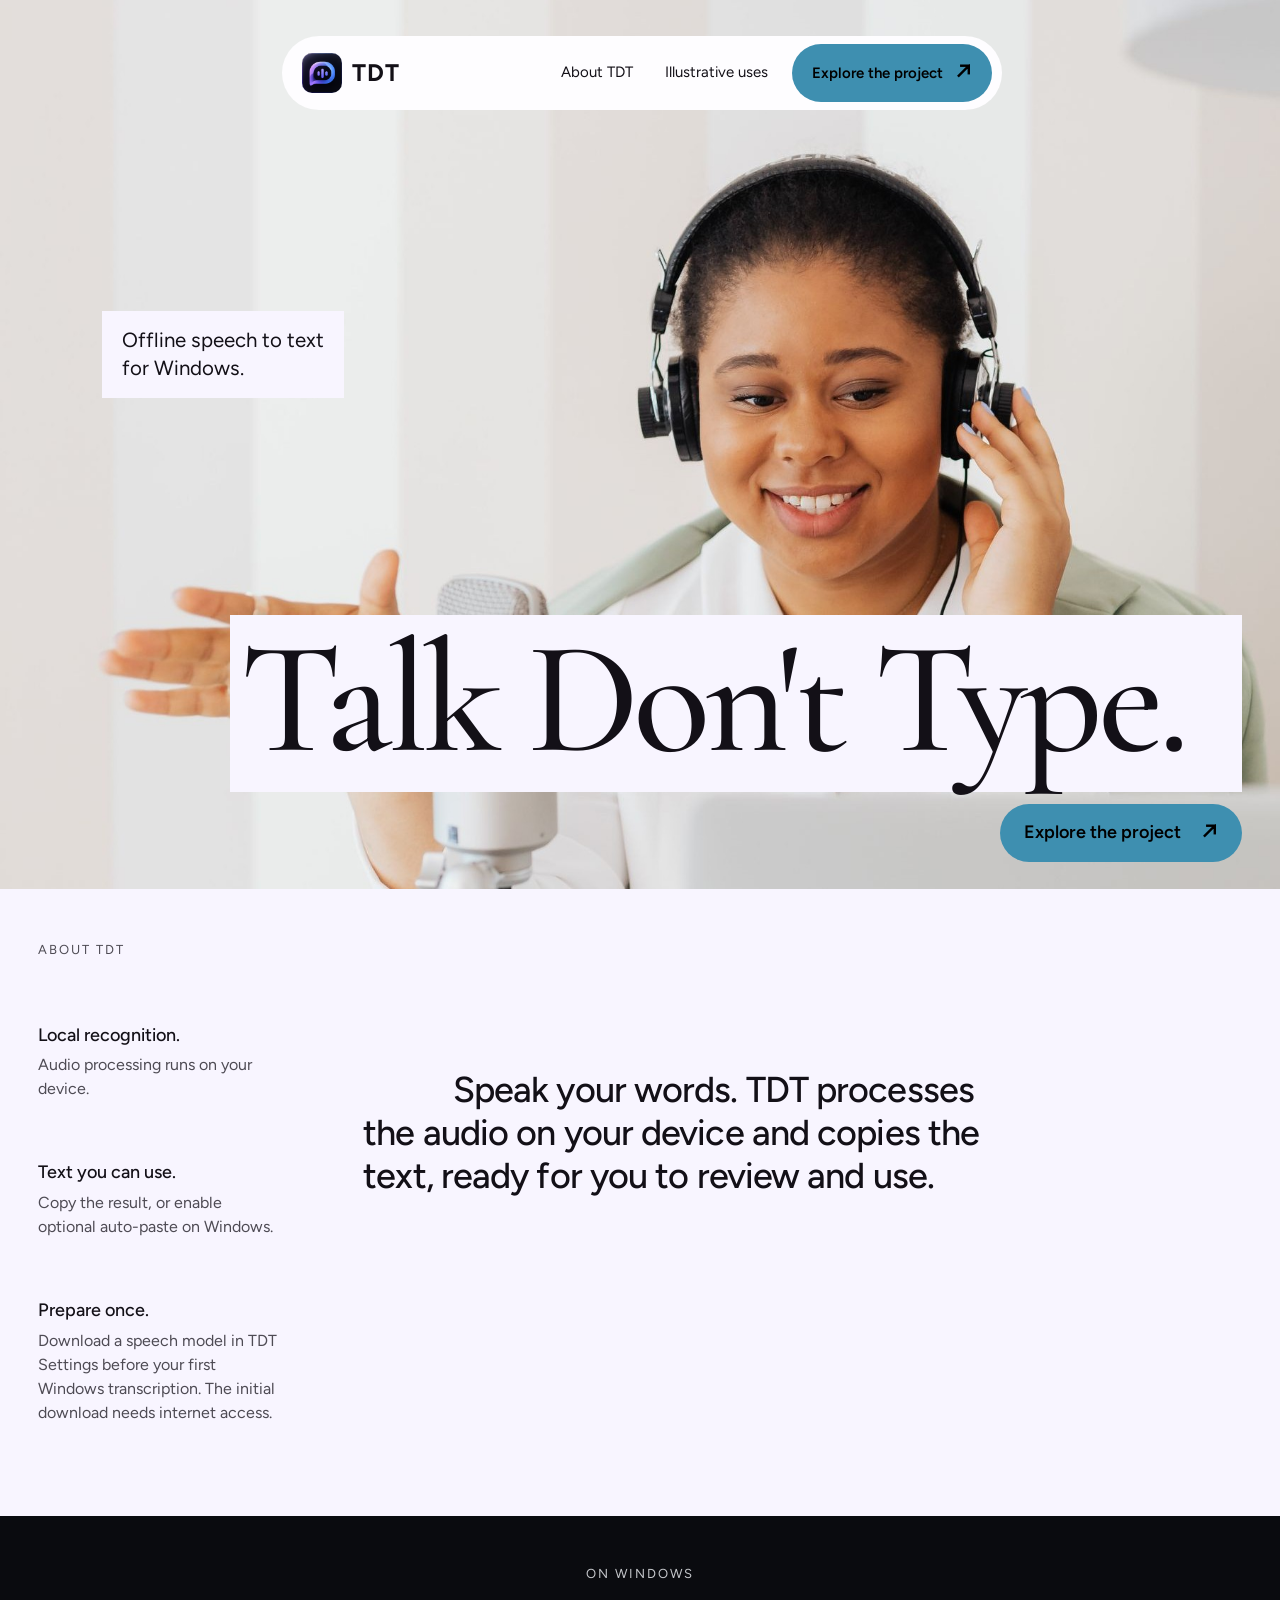
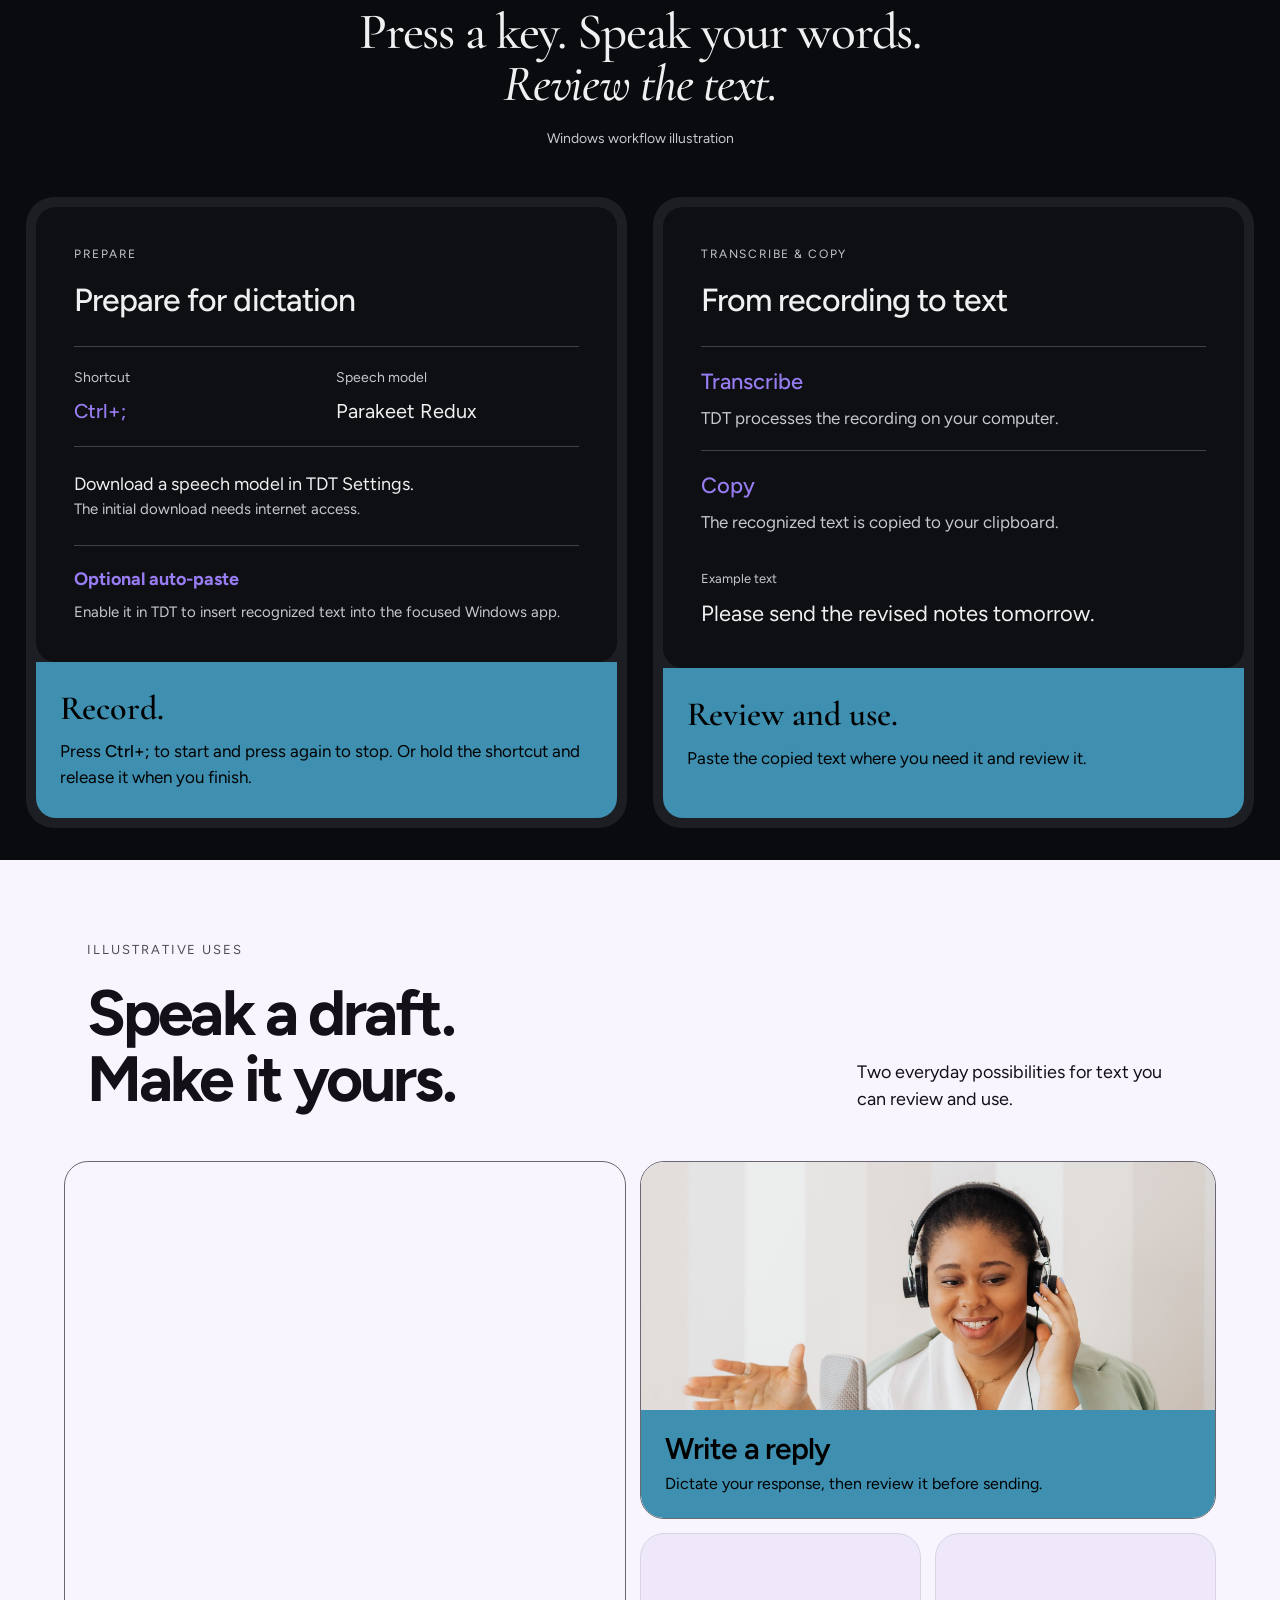
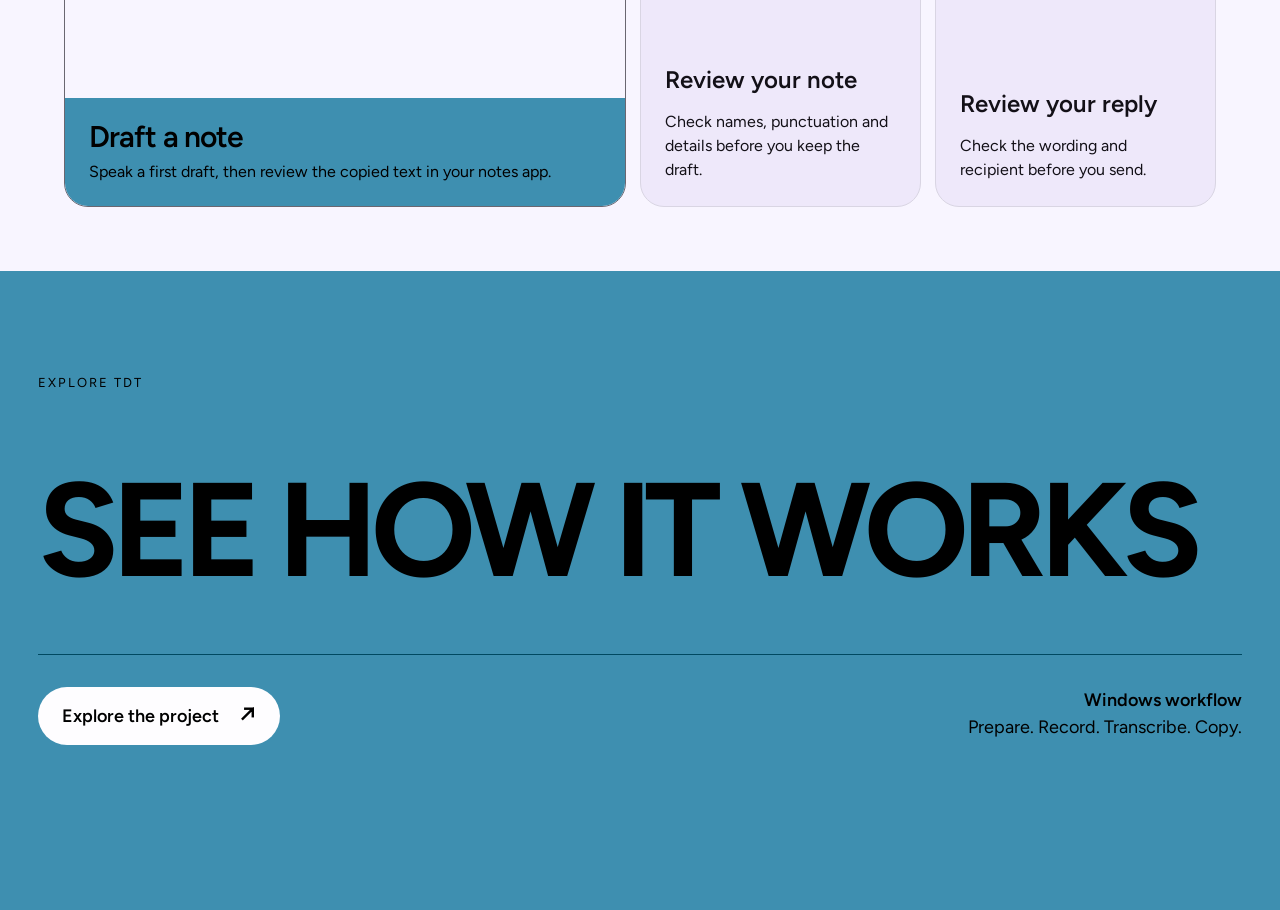
==== site/index.html @ 413fcd5a "Release 0.3.0: one setup file, Prism-style updates, and a cleaner settings panel [skip ci] - TDT-Set" ====
﻿<!doctype html>
<html lang="en">
<head>
  <meta charset="utf-8">
  <meta name="viewport" content="width=device-width, initial-scale=1">
  <title>TDT | Talk Don't Type</title>
  <meta name="description" content="Understand TDT's offline speech-to-text workflow for Windows, with a walkthrough and illustrative writing uses.">
  <link rel="icon" href="assets/tdt-page/acquired/tdt-brand-icon.png">
  <link rel="stylesheet" href="styles.css">
  <script src="motion.js" defer></script>
</head>
<body>
<a class="skip-link" href="#project_purpose">Skip to content</a>
<main>
  <section class="hero" id="project_intro" aria-labelledby="intro-title" tabindex="-1">
    <picture class="hero-picture" data-hero-media>
      <source media="(max-width: 1023px)" srcset="assets/tdt-page/acquired/hero-dictation-mobile.jpg">
      <img src="assets/tdt-page/acquired/hero-dictation-desktop.jpg" width="1806" height="1254" alt="Illustrative scene of a woman speaking beside a microphone and laptop." fetchpriority="high">
    </picture>
    <header class="site-nav">
      <a class="identity" href="#project_intro" aria-label="TDT home"><img src="assets/tdt-page/acquired/tdt-brand-icon.png" alt="" width="44" height="44"><span>TDT</span></a>
      <nav class="desktop-nav" aria-label="Primary"><a href="#project_purpose">About TDT</a><a href="#everyday_uses">Illustrative uses</a><a class="button" href="#project_preview">Explore the project <span class="arrow" aria-hidden="true">&#8599;</span></a></nav>
      <details class="mobile-nav"><summary>Menu <span aria-hidden="true">+</span></summary><nav aria-label="Primary mobile"><a href="#project_purpose">About TDT</a><a href="#everyday_uses">Illustrative uses</a><a class="button" href="#project_preview">Explore the project <span class="arrow" aria-hidden="true">&#8599;</span></a></nav></details>
    </header>
    <p class="hero-description">Offline speech to text<br>for Windows.</p>
    <div class="hero-bottom"><h1 id="intro-title" data-hero-copy>Talk Don't Type.</h1><a class="button hero-action" href="#project_preview">Explore the project <span class="arrow" aria-hidden="true">&#8599;</span></a></div>
  </section>

  <section class="purpose content" id="project_purpose" aria-labelledby="purpose-title" tabindex="-1">
    <p class="eyebrow">About TDT</p>
    <h2 id="purpose-title">Speak your words. TDT processes the audio on your device and copies the text, ready for you to review and use.</h2>
    <div class="purpose-points">
      <article data-reveal="rise" data-duration="520"><h3>Local recognition.</h3><p>Audio processing runs on your device.</p></article>
      <article data-reveal="rise" data-duration="520" data-delay="80"><h3>Text you can use.</h3><p>Copy the result, or enable optional auto-paste on Windows.</p></article>
      <article data-reveal="rise" data-duration="520" data-delay="160"><h3>Prepare once.</h3><p>Download a speech model in TDT Settings before your first Windows transcription. The initial download needs internet access.</p></article>
    </div>
  </section>
  <section class="preview" id="project_preview" aria-labelledby="preview-title" tabindex="-1">
    <header class="preview-heading"><p class="eyebrow">On Windows</p><h2 id="preview-title">Press a key. Speak your words.<br><em>Review the text.</em></h2><p class="illustration-label" data-reveal="fade" data-duration="480">Windows workflow illustration</p></header>
    <div class="workflow-grid content">
      <article class="workflow-card">
        <div class="workflow-visual"><div data-reveal="slide" data-duration="680">
          <p class="panel-label">Prepare</p><h3>Prepare for dictation</h3>
          <dl><div><dt>Shortcut</dt><dd><kbd>Ctrl+;</kbd></dd></div><div><dt>Speech model</dt><dd>Parakeet Redux</dd></div></dl>
          <p class="setup-instruction">Download a speech model in TDT Settings.</p><p class="panel-note">The initial download needs internet access.</p>
          <div class="paste-note"><strong>Optional auto-paste</strong><p>Enable it in TDT to insert recognized text into the focused Windows app.</p></div>
        </div></div>
        <div class="workflow-caption"><h3>Record.</h3><p>Press <kbd>Ctrl+;</kbd> to start and press again to stop. Or hold the shortcut and release it when you finish.</p></div>
      </article>
      <article class="workflow-card">
        <div class="workflow-visual"><div data-reveal="slide" data-duration="680" data-delay="80">
          <p class="panel-label">Transcribe &amp; copy</p><h3>From recording to text</h3>
          <div class="transcription-step"><h4>Transcribe</h4><p>TDT processes the recording on your computer.</p></div>
          <div class="transcription-step"><h4>Copy</h4><p>The recognized text is copied to your clipboard.</p></div>
          <p class="example"><span>Example text</span>Please send the revised notes tomorrow.</p>
        </div></div>
        <div class="workflow-caption"><h3>Review and use.</h3><p>Paste the copied text where you need it and review it.</p></div>
      </article>
    </div>
  </section>
  <section class="uses content" id="everyday_uses" aria-labelledby="uses-title" tabindex="-1">
    <header class="uses-heading"><div><p class="eyebrow">Illustrative uses</p><h2 id="uses-title">Speak a draft.<br>Make it yours.</h2></div><p>Two everyday possibilities for text you can review and use.</p></header>
    <div class="uses-grid">
      <figure class="use-story notes-story"><picture class="story-photo"><source media="(max-width: 639px)" srcset="assets/tdt-page/acquired/notes-dictation.jpg"><img src="assets/tdt-page/acquired/notes-dictation-tall.jpg" width="1392" height="1600" loading="lazy" alt="A woman wearing headphones speaks beside a microphone."></picture><figcaption><h3>Draft a note</h3><p>Speak a first draft, then review the copied text in your notes app.</p></figcaption></figure>
      <article class="review-note"><h3>Review your note</h3><p>Check names, punctuation and details before you keep the draft.</p></article>
      <figure class="use-story reply-story"><div class="story-photo"><img src="assets/tdt-page/acquired/reply-dictation-approved.jpg" width="1974" height="1390" loading="lazy" alt="Another crop of the same illustrative speaking session, showing the microphone and laptop."></div><figcaption><h3>Write a reply</h3><p>Dictate your response, then review it before sending.</p></figcaption></figure>
      <article class="review-reply"><h3>Review your reply</h3><p>Check the wording and recipient before you send.</p></article>
    </div>
  </section>
  <section class="closing" id="explore_further" aria-labelledby="closing-title" tabindex="-1">
    <p class="eyebrow">Explore TDT</p><h2 id="closing-title">SEE HOW IT WORKS</h2>
    <div class="closing-bottom"><a class="button" href="#project_preview">Explore the project <span class="arrow" aria-hidden="true">&#8599;</span></a><p><strong>Windows workflow</strong><br>Prepare. Record. Transcribe. Copy.</p></div>
  </section>
</main>
</body>
</html>
---- site/styles.css ----
﻿@font-face{font-family:Figtree;src:url('assets/tdt-page/fonts/figtree/Figtree-variable.ttf') format('truetype');font-weight:300 900;font-style:normal;font-display:swap}
@font-face{font-family:Figtree;src:url('assets/tdt-page/fonts/figtree/Figtree-Italic-variable.ttf') format('truetype');font-weight:300 900;font-style:italic;font-display:swap}
@font-face{font-family:'Cormorant Garamond';src:url('assets/tdt-page/fonts/cormorant-garamond/cormorant-500-normal.ttf') format('truetype');font-weight:500;font-style:normal;font-display:swap}
@font-face{font-family:'Cormorant Garamond';src:url('assets/tdt-page/fonts/cormorant-garamond/cormorant-600-normal.ttf') format('truetype');font-weight:600;font-style:normal;font-display:swap}
:root{--canvas:#F8F5FF;--surface:#FEFDFF;--surface-alt:#EEE8FA;--text:#131017;--muted:#4E4B54;--divider:#D9D5E3;--control-border:#6A6771;--accent:#3E8FB0;--accent-hover:#297D9D;--on-accent:#000;--accent-text:#004961;--focus:#046786;--dark-canvas:#0A0B0F;--dark-surface:#0E0F13;--dark-alt:#1C1E23;--dark-text:#EFF0F2;--dark-muted:#C6C8CC;--dark-divider:#404248;--dark-accent:#987CF2;--pad:clamp(20px,4vw,80px);--max:1400px;--ease:cubic-bezier(.22,1,.36,1)}
*{box-sizing:border-box}body{margin:0;background:var(--canvas);color:var(--text);font:400 18px/1.5 Figtree,sans-serif}h1,h2,h3,p,figure,dl,dd{margin:0}img{display:block;max-inline-size:100%}a{color:inherit;text-decoration:none}button,summary,a{-webkit-tap-highlight-color:transparent}a,summary{touch-action:manipulation}section{scroll-margin-block-start:24px}section:focus{outline:none}section:focus-visible{outline:3px solid var(--focus);outline-offset:-3px}:focus-visible{outline:3px solid var(--focus);outline-offset:5px}h2,h3{line-height:1.1;font-weight:500}p{max-inline-size:60ch}.content{max-inline-size:var(--max);margin-inline:auto}.eyebrow{text-transform:uppercase;letter-spacing:.15em;font-size:13px;color:var(--muted)}.button{display:inline-flex;align-items:center;justify-content:center;gap:20px;min-block-size:52px;padding:14px 24px;border-radius:100px;background:var(--accent);color:var(--on-accent);font-weight:600;line-height:1.2;transition:background-color 160ms,color 160ms}.arrow{display:inline-block;font-size:25px;transition:transform 180ms cubic-bezier(.23,1,.32,1)}.button:active{background:var(--accent-hover)}.button:focus-visible{background:var(--accent-hover)}.skip-link{position:fixed;inset-block-start:8px;inset-inline-start:8px;padding:12px 20px;min-block-size:44px;background:var(--surface);z-index:100;transform:translateY(-160%)}.skip-link:focus{transform:none}.visually-hidden{position:absolute;inline-size:1px;block-size:1px;padding:0;margin:-1px;overflow:hidden;clip-path:inset(50%);white-space:nowrap;border:0}
.hero{position:relative;min-block-size:680px;aspect-ratio:301/209;isolation:isolate;overflow:hidden}.hero-picture{position:absolute;inset:0;z-index:-1}.hero-picture img{inline-size:100%;block-size:100%;object-fit:cover}.site-nav{position:absolute;inset-block-start:4%;inset-inline-start:22%;inline-size:56%;min-inline-size:720px;display:flex;align-items:center;justify-content:space-between;gap:24px;padding:8px 10px 8px 20px;background:var(--surface);border-radius:100px;z-index:10}.identity{display:flex;align-items:center;gap:10px;min-block-size:44px;font-size:24px;font-weight:700;letter-spacing:.04em}.identity img{inline-size:40px;block-size:40px;border-radius:10px}.desktop-nav{display:flex;align-items:center;gap:16px}.desktop-nav>a:not(.button){display:flex;align-items:center;min-block-size:44px;padding-inline:8px;font-size:15px;transition:color 160ms}.desktop-nav .button{font-size:15px;gap:12px;padding-inline:20px}.mobile-nav{display:none}.hero-description{position:absolute;inset-inline-start:8%;inset-block-start:35%;padding:16px 20px;background:var(--canvas);font-size:clamp(17px,1.6vw,24px);line-height:1.35}.hero-bottom{position:absolute;inset-inline:18% 3%;inset-block-end:3%;display:flex;flex-direction:column;align-items:flex-end;gap:12px}.hero h1{inline-size:100%;font-family:'Cormorant Garamond',serif;font-weight:500;font-size:clamp(90px,12.5vw,205px);line-height:1.06;letter-spacing:-.035em;white-space:nowrap;background:var(--canvas);padding:0 .06em .045em}.hero-action{min-block-size:52px}

@font-face{font-family:'Cormorant Garamond';src:url('assets/tdt-page/fonts/cormorant-garamond/cormorant-500-italic.ttf') format('truetype');font-weight:500;font-style:italic;font-display:swap}
body{font-synthesis:none}h4{margin:0;font-size:22px;font-weight:500}.purpose{position:relative;display:grid;grid-template-columns:20% 1fr;column-gap:7%;min-height:49vw;padding:4% 3% 6%;text-align:left}.purpose>.eyebrow{grid-column:1;grid-row:1}.purpose h2{grid-column:2;grid-row:1/3;align-self:center;font-size:clamp(32px,2.55vw,43px);line-height:1.2;letter-spacing:-.025em;text-indent:7vw;max-width:32ch}.purpose-points{grid-column:1;display:grid;gap:48px;margin-top:24px}.purpose h3{font-size:18px;margin-bottom:8px}.purpose-points p{font-size:16px;color:var(--muted)}
.preview{background:var(--dark-canvas);color:var(--dark-text);padding:48px 2% 32px}.preview-heading{text-align:center;margin:0 auto 48px}.preview .eyebrow,.illustration-label{color:var(--dark-muted)}.preview-heading h2{font:500 clamp(44px,4vw,68px)/1 'Cormorant Garamond',serif;letter-spacing:-.025em;margin:24px auto 18px}.preview-heading p{max-width:none}.illustration-label{font-size:14px}.workflow-grid{display:grid;grid-template-columns:1fr 1fr;gap:2vw}.workflow-card{min-width:0;background:var(--dark-alt);border-radius:28px;padding:10px;overflow:hidden;display:flex;flex-direction:column}.workflow-visual{background:var(--dark-surface);border-radius:20px;padding:clamp(24px,3vw,48px);aspect-ratio:139/100;display:flex;align-items:center;overflow:clip}.workflow-visual>div{width:100%}.panel-label{font-size:12px;letter-spacing:.13em;text-transform:uppercase;color:var(--dark-muted)}.workflow-visual h3{font-size:clamp(28px,2.5vw,40px);letter-spacing:-.03em;margin:20px 0 28px}.workflow-visual dl{display:grid;grid-template-columns:1fr 1fr;gap:20px;padding-block:20px;border-block:1px solid var(--dark-divider)}.workflow-visual dt{font-size:14px;color:var(--dark-muted);margin-bottom:8px}.workflow-visual dd{font-size:20px}kbd{font:500 1em Figtree,sans-serif;white-space:nowrap}.workflow-visual kbd,.paste-note strong{color:var(--dark-accent)}.setup-instruction{margin-top:24px;font-size:18px}.panel-note,.paste-note p{font-size:15px;color:var(--dark-muted)}.paste-note{margin-top:24px;padding-top:20px;border-top:1px solid var(--dark-divider)}.paste-note p{margin-top:8px}.workflow-caption{background:var(--accent);color:#000;padding:28px 24px;border-radius:0 0 20px 20px;flex:1}.workflow-caption h3{font:600 34px/1.1 'Cormorant Garamond',serif;margin-bottom:12px}.workflow-caption p{font-size:17px}.transcription-step{padding-block:18px;border-top:1px solid var(--dark-divider)}.transcription-step h4{color:var(--dark-accent);margin-bottom:8px}.transcription-step p{font-size:17px;color:var(--dark-muted)}.example{margin-top:16px;font-size:22px}.example span{display:block;font-size:13px;color:var(--dark-muted);margin-bottom:8px}
.uses{padding:80px 5% 64px}.uses-heading{display:flex;justify-content:space-between;align-items:end;margin:0 2% 48px;gap:32px}.uses-heading h2{font-size:clamp(44px,5vw,76px);font-weight:700;letter-spacing:-.045em;line-height:1.04;margin-top:20px}.uses-heading>p{max-width:28ch}.uses-grid{display:grid;grid-template-columns:2fr 1fr 1fr;grid-template-rows:auto minmax(220px,1fr);gap:14px}.use-story{position:relative;overflow:hidden;border:1px solid var(--control-border);border-radius:24px;min-width:0}.notes-story{grid-column:1;grid-row:1/3;aspect-ratio:87/100}.reply-story{grid-column:2/4;grid-row:1;aspect-ratio:161/100}.story-photo{display:block;width:100%;height:100%}.story-photo img{width:100%;height:100%;object-fit:cover;object-position:center top}.use-story figcaption{position:absolute;bottom:0;left:0;right:0;background:var(--accent);color:#000;padding:22px 24px}.use-story h3{font-size:30px;font-weight:600;margin-bottom:8px;letter-spacing:-.03em}.use-story figcaption p{font-size:16px;line-height:1.4}.review-note,.review-reply{background:var(--surface-alt);border:1px solid var(--divider);border-radius:24px;padding:24px;display:flex;flex-direction:column;justify-content:end;gap:16px}.review-note{grid-column:2;grid-row:2}.review-reply{grid-column:3;grid-row:2}.uses-grid article h3{font-size:24px;font-weight:600}.uses-grid article p{font-size:16px}
.closing{background:var(--accent);color:#000;padding:8% 3% 12%;min-height:49.9vw}.closing .eyebrow{color:#000}.closing h2{font-size:9.5vw;letter-spacing:-.055em;font-weight:700;line-height:1.1;margin:5vw 0 4vw;white-space:nowrap}.closing-bottom{border-top:1px solid var(--accent-text);padding-top:32px;display:flex;justify-content:space-between;gap:32px;align-items:start}.closing-bottom .button{background:var(--surface)}.closing-bottom p{text-align:right}.closing-bottom strong{font-weight:600}
@media(hover:hover) and (pointer:fine){.button:hover{background:var(--accent-hover)}.button:hover .arrow{transform:translateX(3px)}.desktop-nav>a:not(.button):hover{color:var(--accent-text)}summary:hover{background:var(--surface-alt)}.closing .button:hover{background:var(--surface-alt)}}
@media(min-width:1024px) and (max-width:1270px){.site-nav{left:15%;width:70%;min-width:0}}
@media(max-width:1023px){.hero{margin:16px;min-height:900px;aspect-ratio:10/13;border-radius:28px}.hero-picture img{object-position:center 44%}.site-nav{inset-inline:5%;top:2.6%;width:90%;min-width:0;padding:8px 16px}.desktop-nav{display:none}.mobile-nav{display:block}.mobile-nav summary{cursor:pointer;list-style:none;display:flex;align-items:center;gap:12px;min-block-size:44px;padding:8px 12px;border-radius:24px;font-size:16px;transition:background-color 160ms}.mobile-nav summary::-webkit-details-marker{display:none}.mobile-nav summary span{font-size:25px;transition:transform 180ms}.mobile-nav[open] summary span{transform:rotate(45deg)}.mobile-nav nav{position:absolute;inset-inline:0;inset-block-start:calc(100% + 8px);padding:16px;background:var(--surface);border-radius:24px;box-shadow:0 8px 24px rgb(19 16 23 / .1);display:grid;gap:4px}.mobile-nav nav a{min-block-size:48px;display:flex;align-items:center;padding:12px 20px;border-radius:24px}.hero-description{left:5%;top:auto;bottom:220px;padding:20px 24px 12px;font-size:20px}.hero-bottom{inset-inline:5%;bottom:3%;gap:20px;background:var(--canvas);padding:12px 24px 24px;align-items:flex-start}.hero h1{font-size:10.5vw;padding:0;white-space:normal;line-height:1}.purpose{grid-template-columns:25% 1fr;padding:64px 4%;gap:32px}.purpose h2{font-size:34px}.purpose-points{gap:32px}.workflow-visual{aspect-ratio:auto;min-height:520px;padding:24px}.workflow-visual dl{grid-template-columns:1fr}.workflow-caption{padding:24px 16px}.uses{padding-inline:4%}.uses-grid{grid-template-columns:1fr 1fr;grid-template-rows:auto auto}.notes-story{grid-column:1;grid-row:1;aspect-ratio:4/5}.reply-story{grid-column:2;grid-row:1;aspect-ratio:4/5}.review-note{grid-column:1;grid-row:2}.review-reply{grid-column:2;grid-row:2}.use-story figcaption{padding:20px}.uses-heading>p{max-width:22ch}}
@media(max-width:639px){body{font-size:16px}.hero{margin:10px 4%;min-height:820px;aspect-ratio:92/250;border-radius:24px}.hero-picture img{object-position:center top}.site-nav{padding:6px 10px;gap:8px}.identity{font-size:22px;gap:8px}.identity img{width:36px;height:36px}.hero-description{inset-inline:4%;bottom:calc(2.5% + 1.9 * clamp(52px,13vw,80px) + 94px);padding:20px 18px 10px;font-size:16px}.hero-bottom{inset-inline:4%;bottom:2.5%;padding:0 18px 18px;gap:16px}.hero h1{font-size:clamp(52px,13vw,80px);max-width:9ch;line-height:.95}.hero-action{font-size:15px;padding:14px 16px;gap:12px;min-height:48px}.purpose{display:flex;flex-direction:column;padding:100px 6% 80px;gap:28px}.purpose h2{order:0;font-size:clamp(28px,6vw,38px);line-height:1.22;text-indent:7vw}.purpose>.eyebrow{order:1;margin-top:24px}.purpose-points{order:2;gap:28px;margin:0}.purpose h3{font-size:20px}.preview{padding:48px 4% 32px}.preview-heading{margin-bottom:32px}.preview-heading h2{font-size:clamp(44px,12vw,52px);line-height:1.02}.workflow-grid{grid-template-columns:1fr;gap:24px}.workflow-visual{min-height:0;padding:28px 20px}.workflow-visual h3{font-size:30px}.workflow-visual dl{grid-template-columns:1fr 1fr;gap:16px}.workflow-visual dd{font-size:18px}.workflow-caption h3{font-size:32px}.workflow-caption p{font-size:16px}.uses{padding:64px 4%}.uses-heading{display:block;margin:0 2% 32px}.uses-heading h2{font-size:46px}.uses-heading>p{margin-top:24px;max-width:32ch}.uses-grid{display:flex;flex-direction:column;gap:24px}.use-story{aspect-ratio:auto}.story-photo{aspect-ratio:71/50;height:auto}.notes-story .story-photo img{object-position:65% top}.use-story figcaption{position:static;padding:20px}.review-note,.review-reply{min-height:160px;padding:24px;margin-bottom:8px}.closing{padding:64px 4% 80px;min-height:0}.closing h2{white-space:normal;font-size:17vw;line-height:1;max-width:12ch;margin:40px 0 32px}.closing-bottom{display:flex;flex-direction:column;gap:32px;padding-top:28px}.closing-bottom p{text-align:left}.closing .eyebrow{font-size:12px}}
@media(max-width:359px){.workflow-visual dl{grid-template-columns:1fr}.hero-action{font-size:14px;padding-inline:12px}.hero-bottom{padding-inline:14px}}
@media(prefers-reduced-motion:reduce){.arrow,.mobile-nav summary span{transition:none!important;transform:none!important}}
/* Keep the portrait frame within its gutters even when minimum height wins. */
@media(max-width:639px){.hero{inline-size:92%;max-inline-size:92%}.mobile-nav nav{min-inline-size:0}.mobile-nav nav a{min-inline-size:0;white-space:normal}.mobile-nav nav .button{gap:12px;padding-inline:14px}}
@media(min-width:1024px){.purpose h2{align-self:start;margin-top:10vw;font-size:clamp(36px,2.8vw,46px);max-inline-size:27ch}.closing h2{font-size:10.4vw}}
/* Narrow effective viewports produced by browser zoom retain complete controls. */
@media(max-width:280px){.site-nav{inset-inline:3%;inline-size:94%;padding:6px;gap:4px}.identity{font-size:16px;gap:4px}.identity img{inline-size:28px;block-size:28px}.mobile-nav summary{padding:8px 4px;font-size:14px;gap:4px}.hero h1{font-size:36px;overflow-wrap:anywhere}.hero-description{inset-block-end:230px;padding-inline:12px}.hero-bottom{padding-inline:10px}.hero-action{gap:6px;padding-inline:10px;font-size:13px}.preview-heading h2{font-size:34px}.workflow-visual{padding:20px 12px}.workflow-visual h3{font-size:25px}.uses-heading h2{font-size:36px}.use-story figcaption{padding:16px}.use-story h3{font-size:25px}.button{gap:10px;padding-inline:16px}}
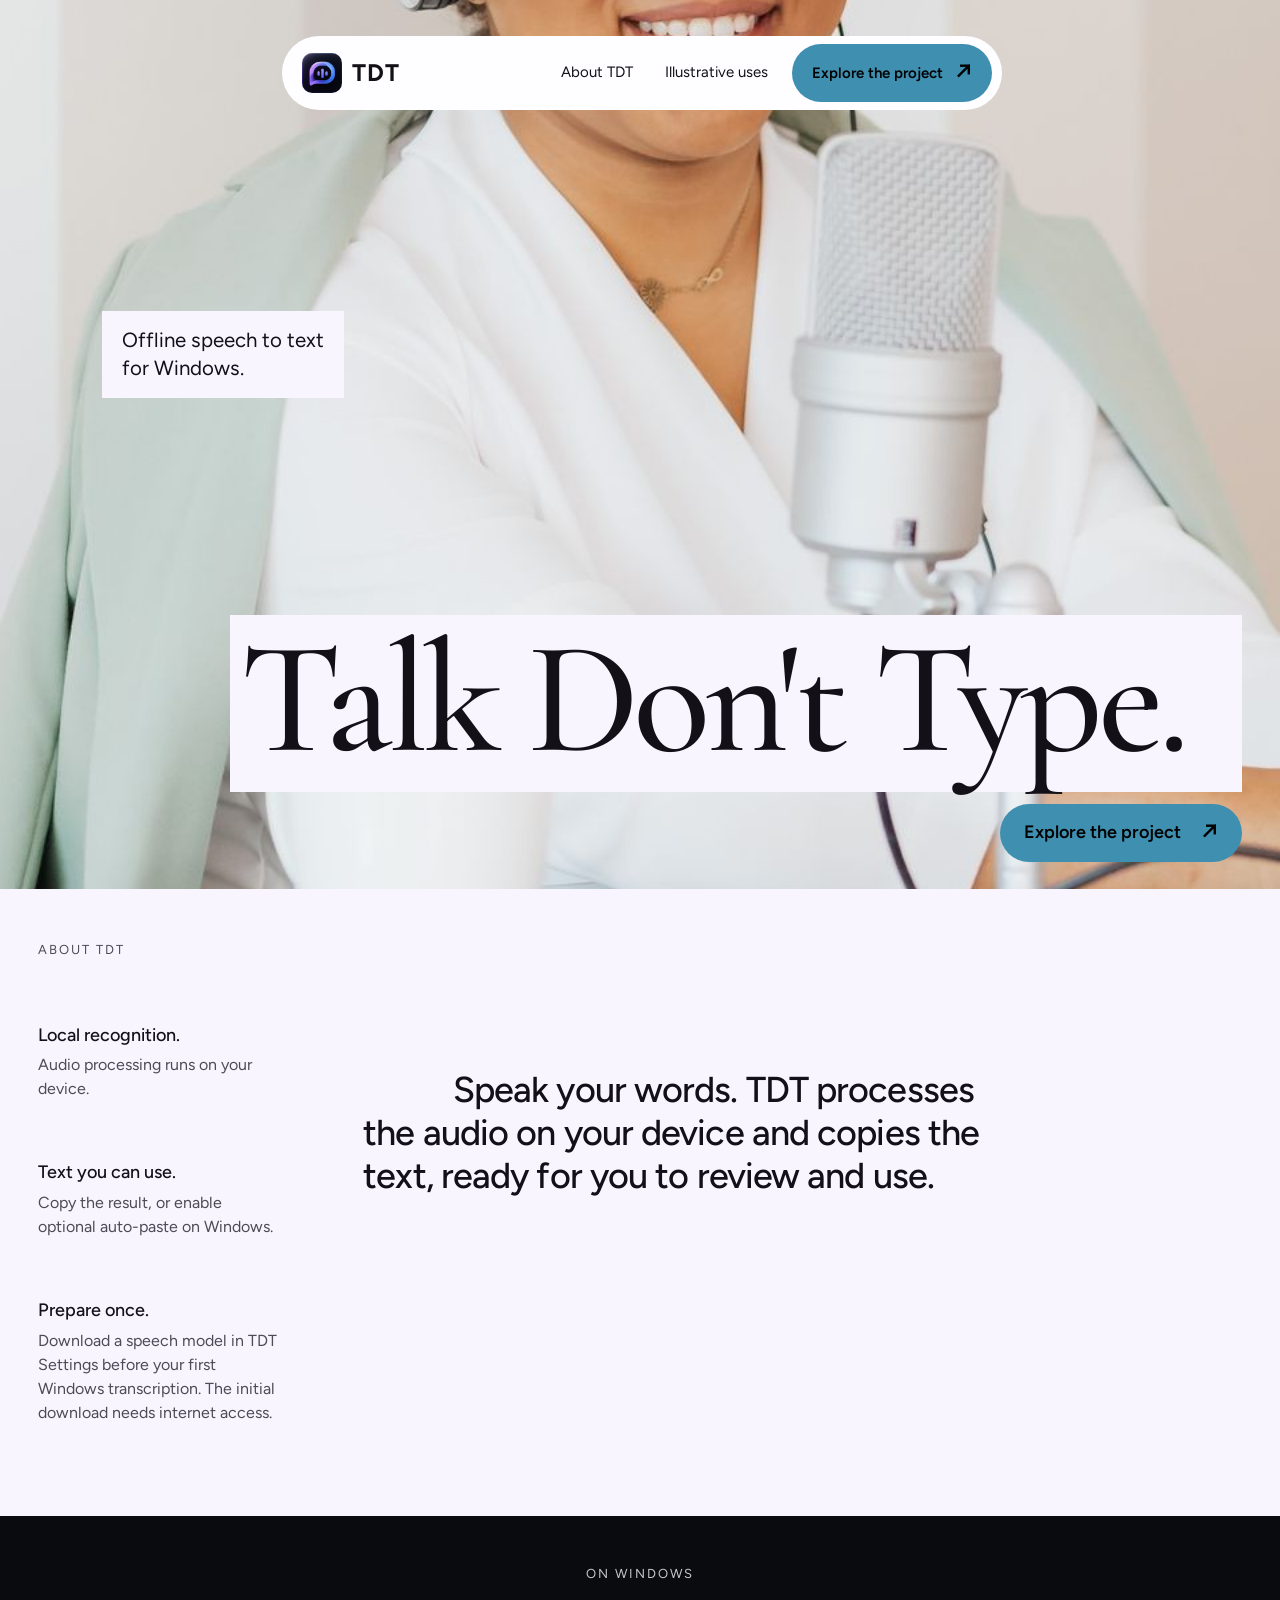
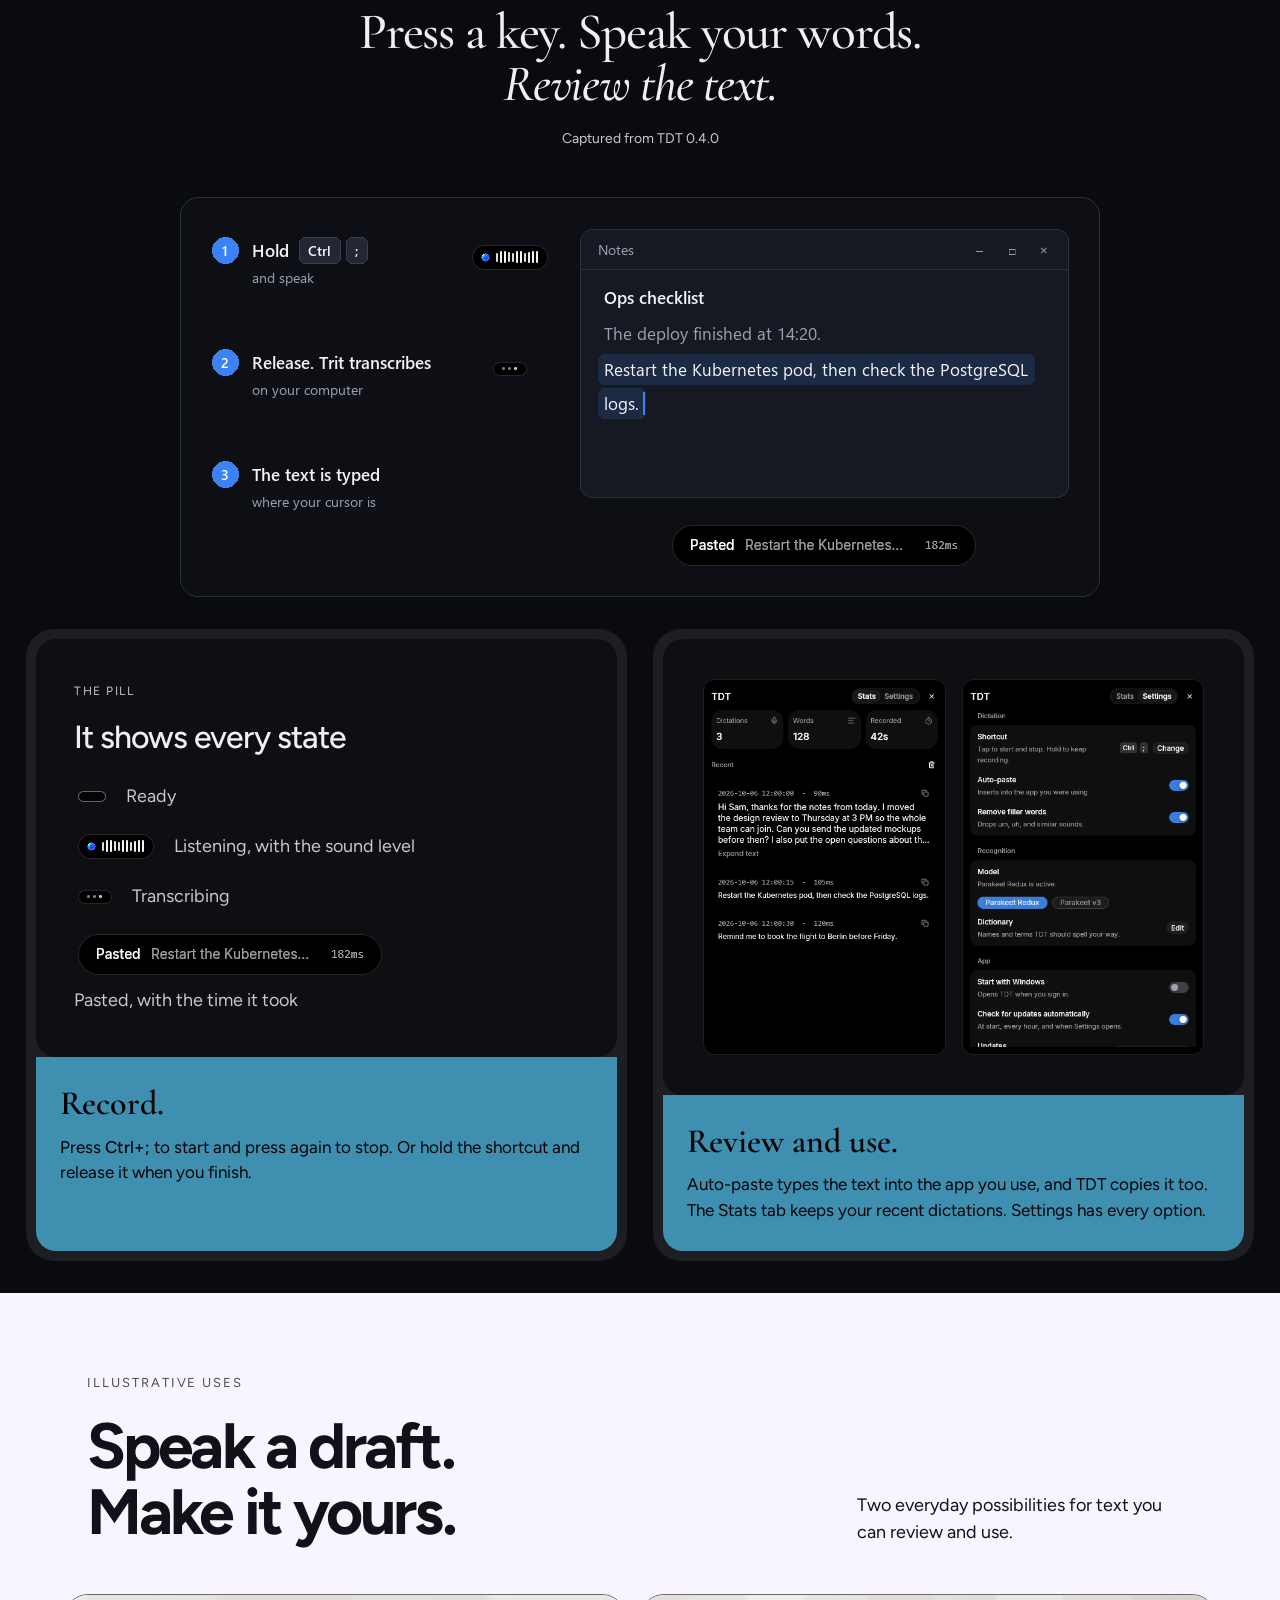
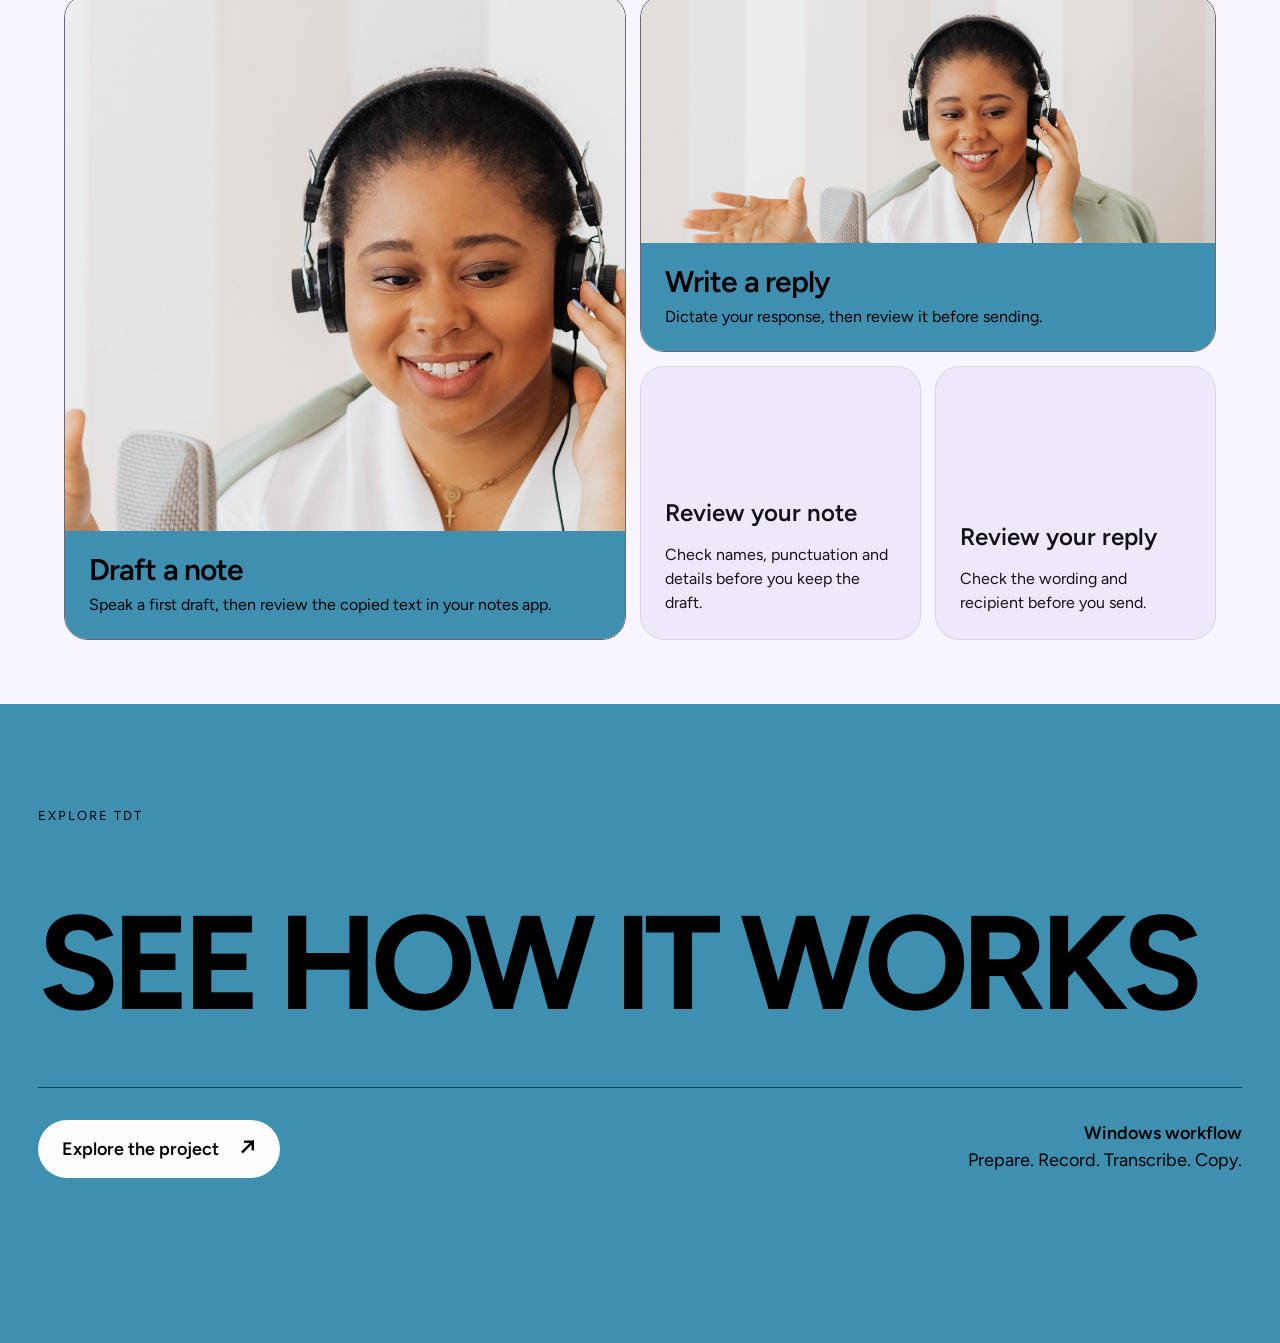
==== commit 9fe6e8ca: "README and website: real pictures of the app states and a usage example [skip ci] docs/images/captur" ====
--- a/site/index.html
+++ b/site/index.html
@@ -36,25 +36,27 @@
     </div>
   </section>
   <section class="preview" id="project_preview" aria-labelledby="preview-title" tabindex="-1">
-    <header class="preview-heading"><p class="eyebrow">On Windows</p><h2 id="preview-title">Press a key. Speak your words.<br><em>Review the text.</em></h2><p class="illustration-label" data-reveal="fade" data-duration="480">Windows workflow illustration</p></header>
+    <header class="preview-heading"><p class="eyebrow">On Windows</p><h2 id="preview-title">Press a key. Speak your words.<br><em>Review the text.</em></h2><p class="illustration-label" data-reveal="fade" data-duration="480">Captured from TDT 0.4.0</p></header>
+    <figure class="app-usage content" data-reveal="rise" data-duration="620"><img src="assets/tdt-page/app/usage-example.png" width="920" height="400" loading="lazy" alt="Hold Ctrl+; and speak. Trit transcribes on your computer. The text is typed where your cursor is, and the pill shows Pasted."></figure>
     <div class="workflow-grid content">
       <article class="workflow-card">
         <div class="workflow-visual"><div data-reveal="slide" data-duration="680">
-          <p class="panel-label">Prepare</p><h3>Prepare for dictation</h3>
-          <dl><div><dt>Shortcut</dt><dd><kbd>Ctrl+;</kbd></dd></div><div><dt>Speech model</dt><dd>Parakeet Redux</dd></div></dl>
-          <p class="setup-instruction">Download a speech model in TDT Settings.</p><p class="panel-note">The initial download needs internet access.</p>
-          <div class="paste-note"><strong>Optional auto-paste</strong><p>Enable it in TDT to insert recognized text into the focused Windows app.</p></div>
+          <p class="panel-label">The pill</p><h3>It shows every state</h3>
+          <ul class="pill-states">
+            <li><img src="assets/tdt-page/app/pill-idle.png" width="36" height="19" alt=""><span>Ready</span></li>
+            <li><img src="assets/tdt-page/app/pill-listening.png" width="84" height="33" alt=""><span>Listening, with the sound level</span></li>
+            <li><img src="assets/tdt-page/app/pill-transcribing.png" width="42" height="22" alt=""><span>Transcribing</span></li>
+            <li><img src="assets/tdt-page/app/pill-pasted.png" width="312" height="49" alt=""><span>Pasted, with the time it took</span></li>
+          </ul>
         </div></div>
         <div class="workflow-caption"><h3>Record.</h3><p>Press <kbd>Ctrl+;</kbd> to start and press again to stop. Or hold the shortcut and release it when you finish.</p></div>
       </article>
       <article class="workflow-card">
-        <div class="workflow-visual"><div data-reveal="slide" data-duration="680" data-delay="80">
-          <p class="panel-label">Transcribe &amp; copy</p><h3>From recording to text</h3>
-          <div class="transcription-step"><h4>Transcribe</h4><p>TDT processes the recording on your computer.</p></div>
-          <div class="transcription-step"><h4>Copy</h4><p>The recognized text is copied to your clipboard.</p></div>
-          <p class="example"><span>Example text</span>Please send the revised notes tomorrow.</p>
+        <div class="workflow-visual"><div class="panel-shots" data-reveal="slide" data-duration="680" data-delay="80">
+          <img src="assets/tdt-page/app/panel-history.png" width="408" height="628" loading="lazy" alt="The Stats tab: dictations, words, recorded time, and the recent transcripts.">
+          <img src="assets/tdt-page/app/panel-settings.png" width="408" height="628" loading="lazy" alt="The Settings tab: shortcut, auto-paste, filler words, model, dictionary, startup, and updates.">
         </div></div>
-        <div class="workflow-caption"><h3>Review and use.</h3><p>Paste the copied text where you need it and review it.</p></div>
+        <div class="workflow-caption"><h3>Review and use.</h3><p>Auto-paste types the text into the app you use, and TDT copies it too. The Stats tab keeps your recent dictations. Settings has every option.</p></div>
       </article>
     </div>
   </section>
--- a/site/styles.css
+++ b/site/styles.css
@@ -22,3 +22,6 @@
 @media(min-width:1024px){.purpose h2{align-self:start;margin-top:10vw;font-size:clamp(36px,2.8vw,46px);max-inline-size:27ch}.closing h2{font-size:10.4vw}}
 /* Narrow effective viewports produced by browser zoom retain complete controls. */
 @media(max-width:280px){.site-nav{inset-inline:3%;inline-size:94%;padding:6px;gap:4px}.identity{font-size:16px;gap:4px}.identity img{inline-size:28px;block-size:28px}.mobile-nav summary{padding:8px 4px;font-size:14px;gap:4px}.hero h1{font-size:36px;overflow-wrap:anywhere}.hero-description{inset-block-end:230px;padding-inline:12px}.hero-bottom{padding-inline:10px}.hero-action{gap:6px;padding-inline:10px;font-size:13px}.preview-heading h2{font-size:34px}.workflow-visual{padding:20px 12px}.workflow-visual h3{font-size:25px}.uses-heading h2{font-size:36px}.use-story figcaption{padding:16px}.use-story h3{font-size:25px}.button{gap:10px;padding-inline:16px}}
+.app-usage{margin:0 auto 32px;max-width:920px}.app-usage img{display:block;width:100%;height:auto}
+.pill-states{list-style:none;margin:24px 0 0;padding:0;display:grid;gap:20px}.pill-states li{display:flex;flex-wrap:wrap;align-items:center;gap:8px 16px;color:var(--dark-muted)}.pill-states img{flex:none;height:auto;max-width:100%}
+.panel-shots{display:flex;gap:12px;justify-content:center;align-items:flex-start;width:100%}.panel-shots img{width:calc(50% - 6px);max-width:408px;height:auto}
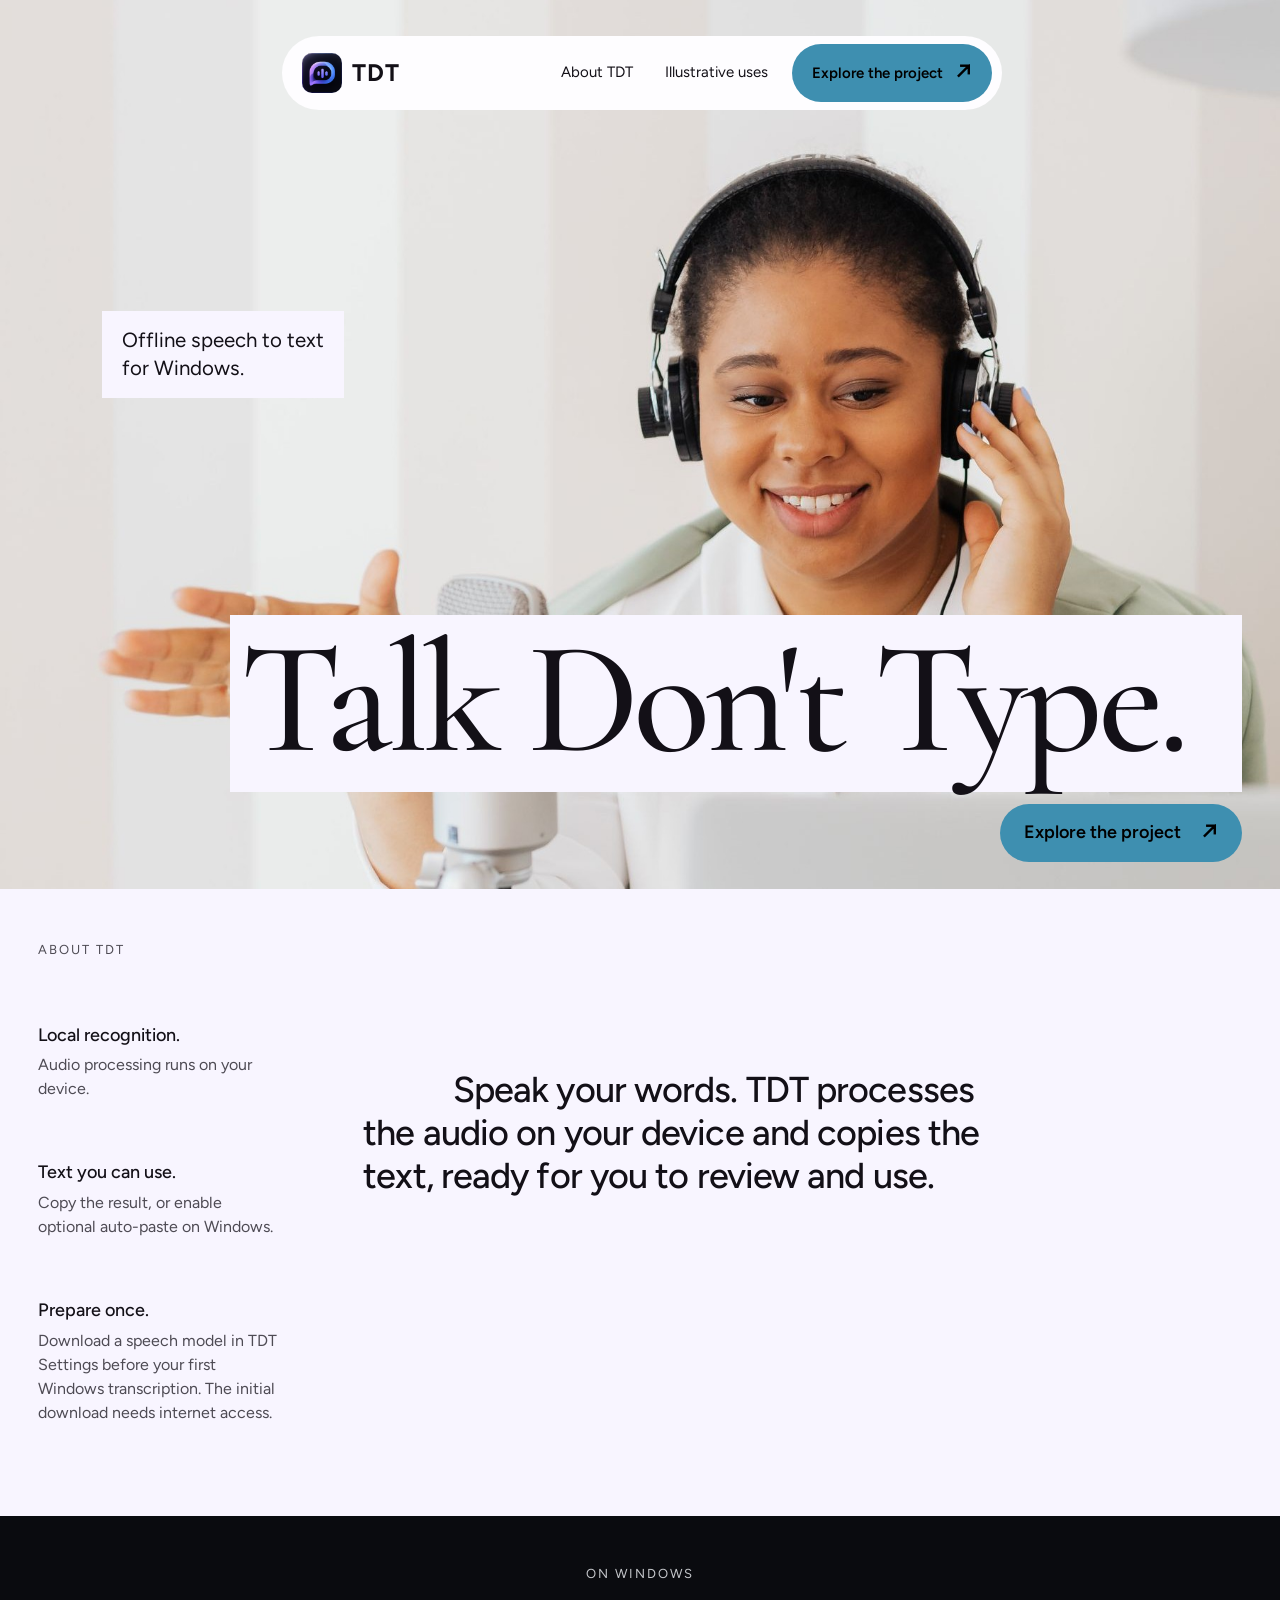
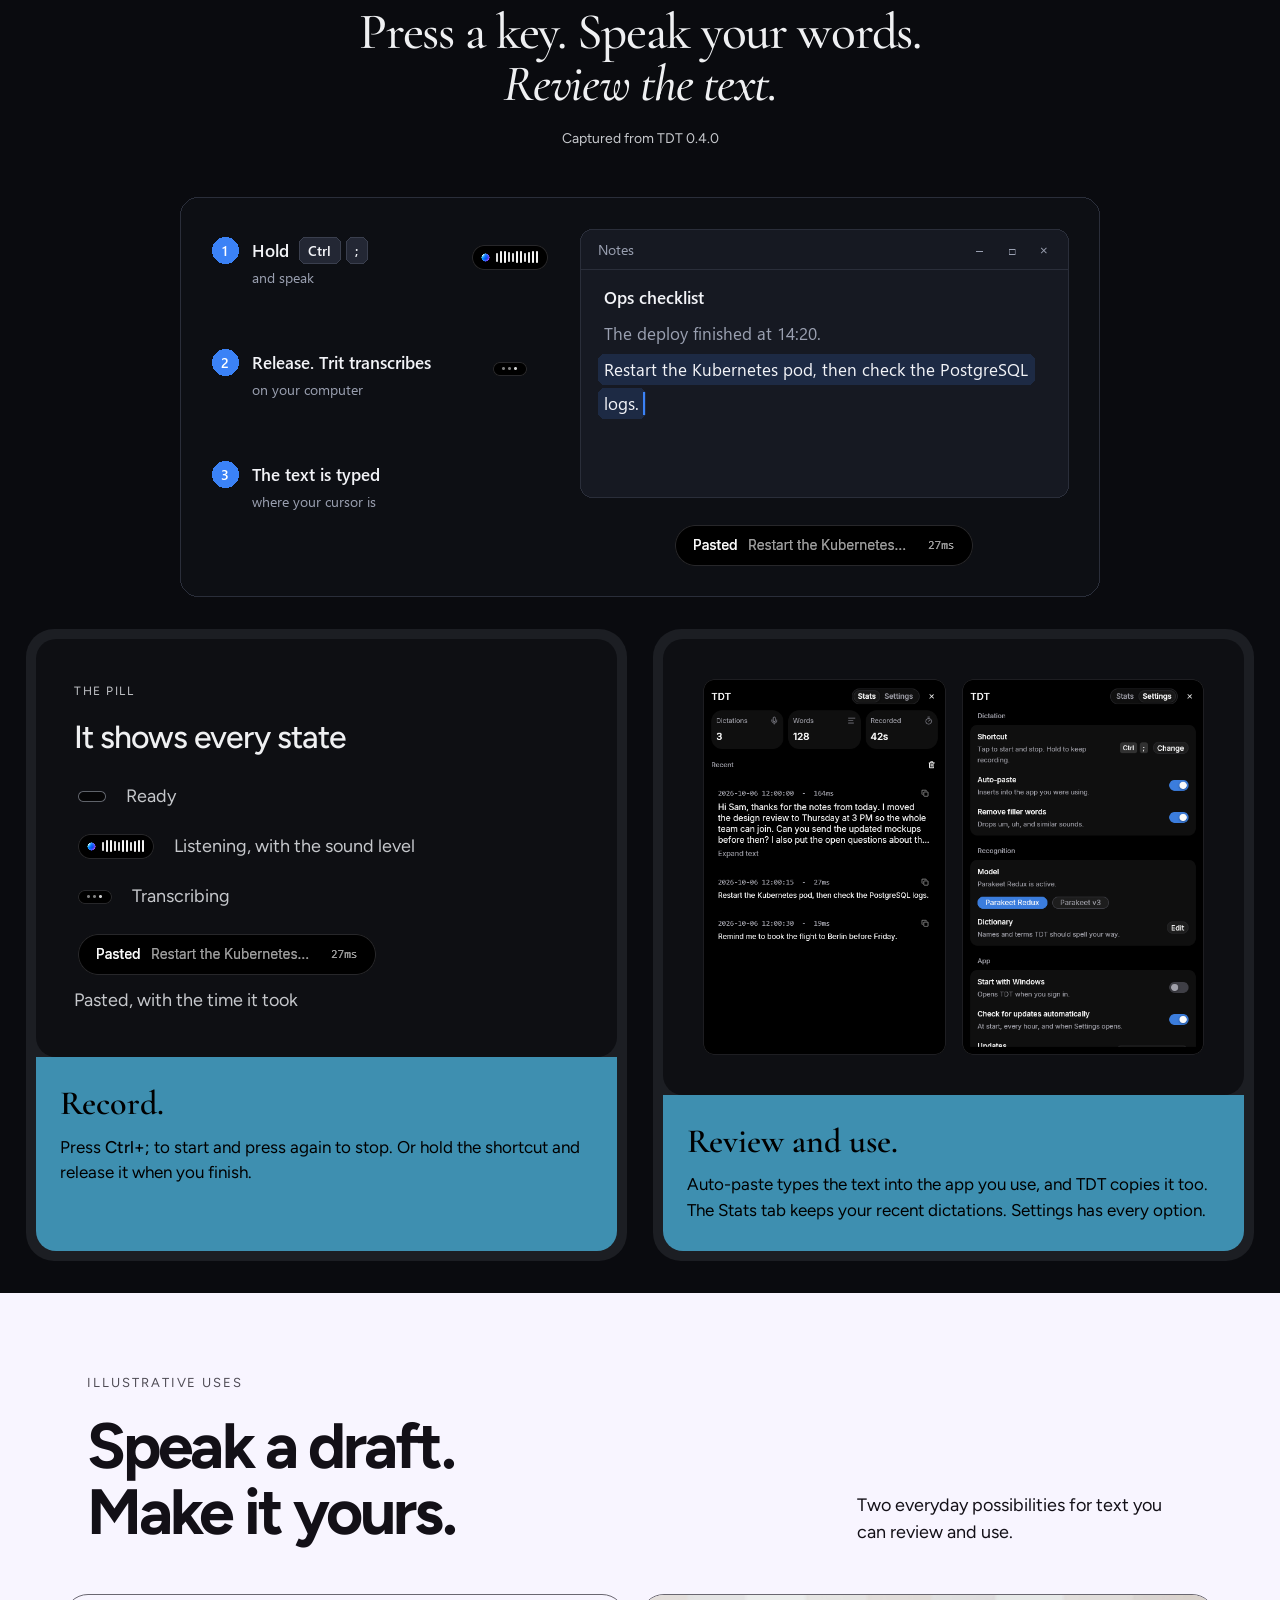
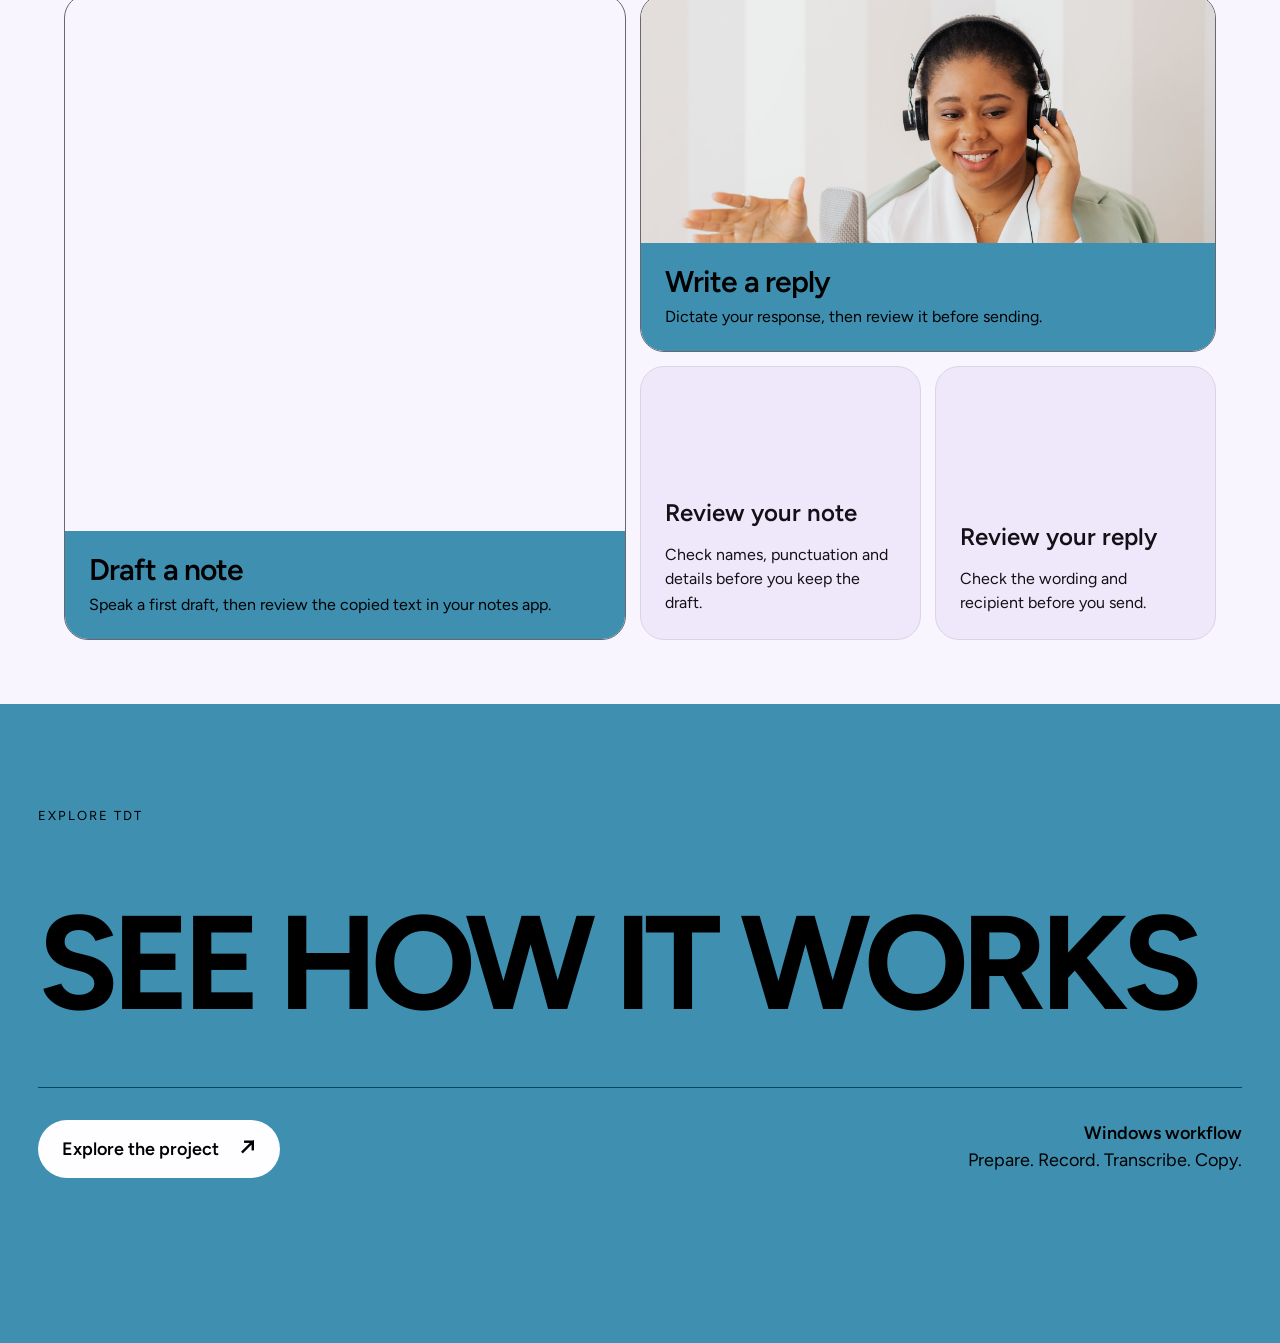
==== commit 196f6cc9: "Pictures: show measured dictation times, not 182 ms [skip ci] The pasted pill showed 182 ms, a numbe" ====
--- a/site/index.html
+++ b/site/index.html
@@ -46,7 +46,7 @@
             <li><img src="assets/tdt-page/app/pill-idle.png" width="36" height="19" alt=""><span>Ready</span></li>
             <li><img src="assets/tdt-page/app/pill-listening.png" width="84" height="33" alt=""><span>Listening, with the sound level</span></li>
             <li><img src="assets/tdt-page/app/pill-transcribing.png" width="42" height="22" alt=""><span>Transcribing</span></li>
-            <li><img src="assets/tdt-page/app/pill-pasted.png" width="312" height="49" alt=""><span>Pasted, with the time it took</span></li>
+            <li><img src="assets/tdt-page/app/pill-pasted.png" width="306" height="49" alt=""><span>Pasted, with the time it took</span></li>
           </ul>
         </div></div>
         <div class="workflow-caption"><h3>Record.</h3><p>Press <kbd>Ctrl+;</kbd> to start and press again to stop. Or hold the shortcut and release it when you finish.</p></div>
